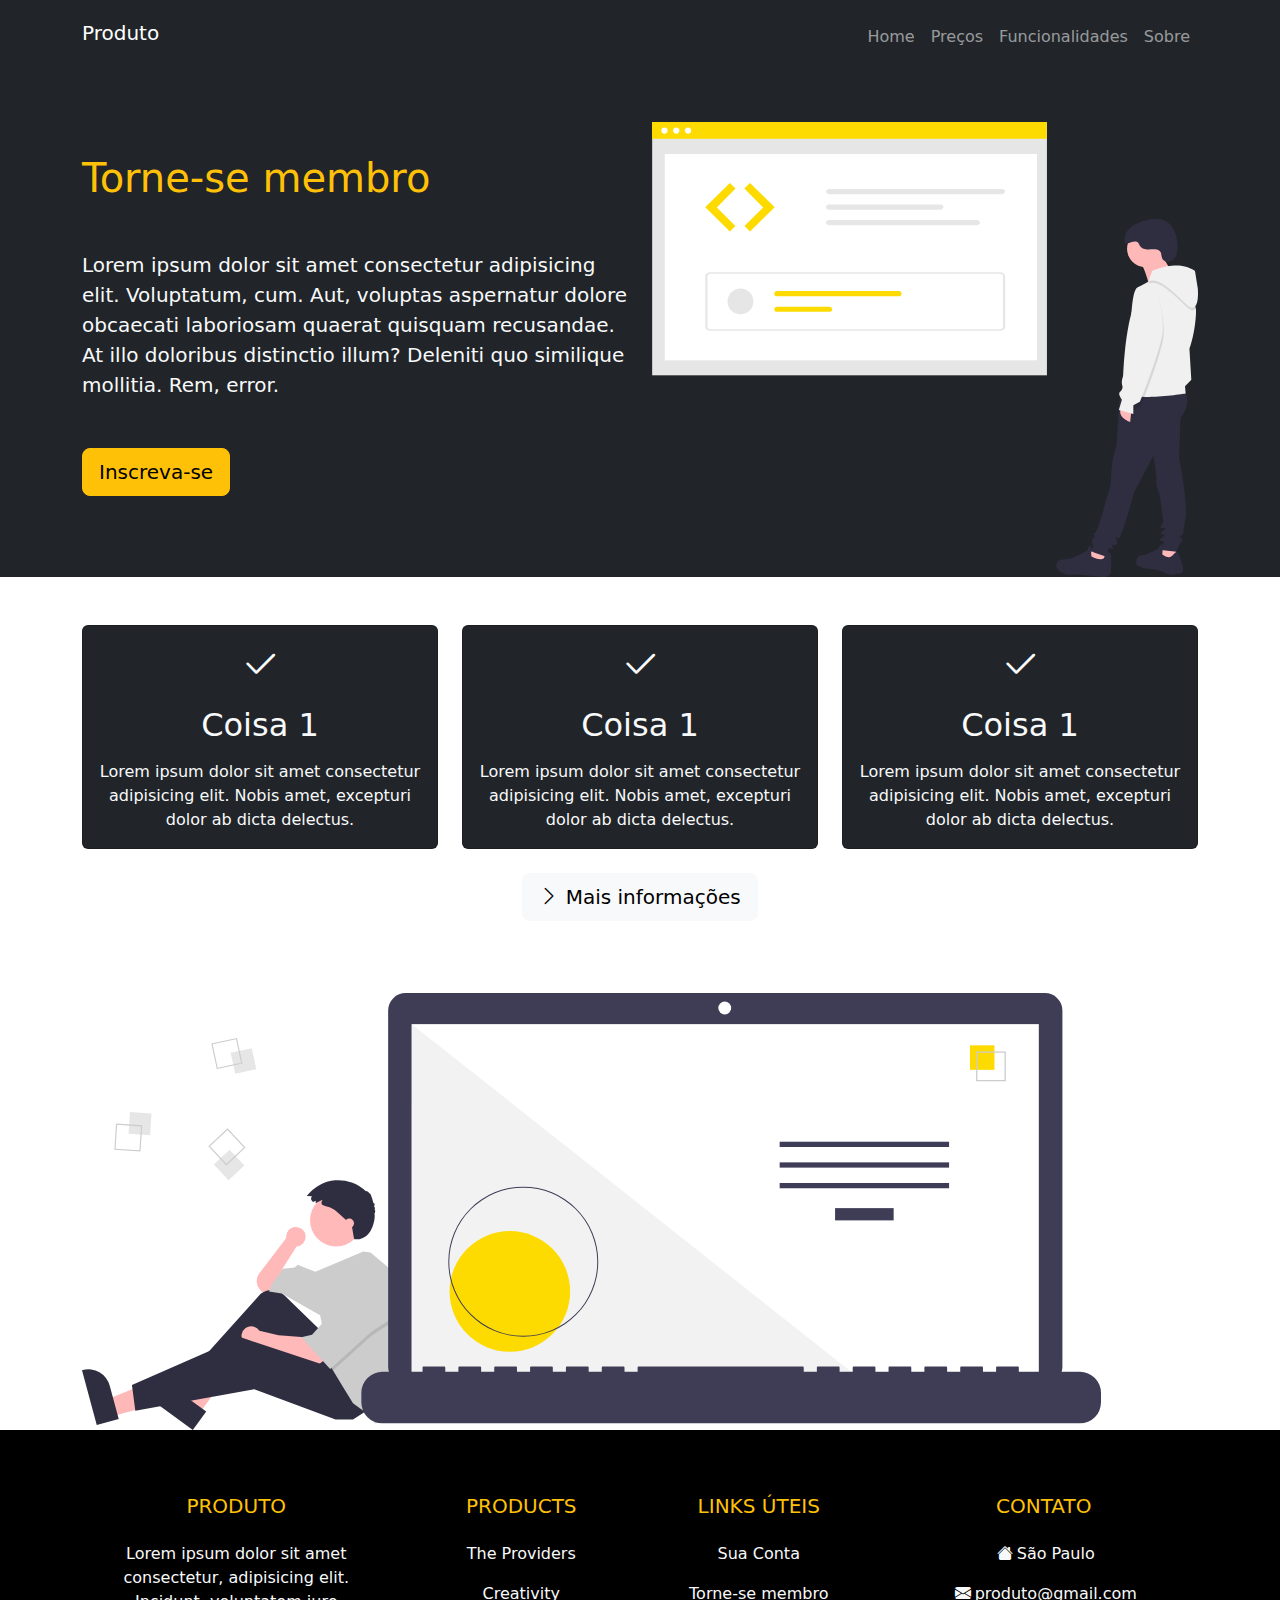
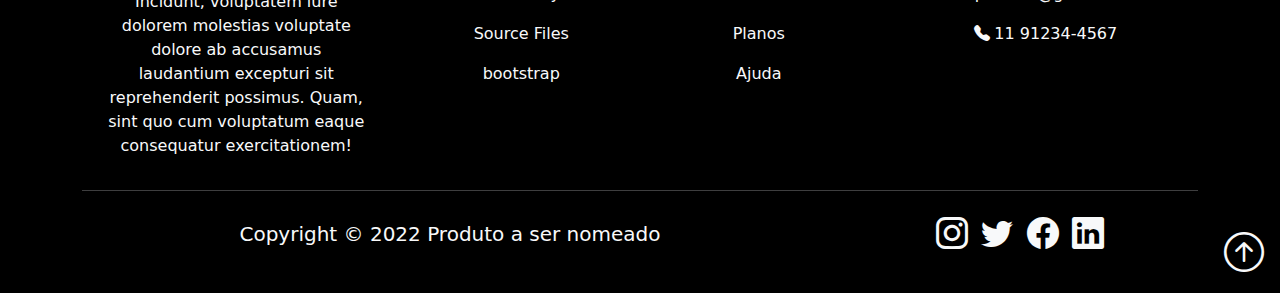
==== index.html @ e20788f6 "Merge pull request #1 from JoaoLucasAl/homepage" ====
<!DOCTYPE html>
<html lang="pt-br">

<head>
    <meta charset="UTF-8">
    <meta http-equiv="X-UA-Compatible" content="IE=edge">
    <meta name="viewport" content="width=device-width, initial-scale=1.0">
    <link rel="stylesheet" href="https://cdn.jsdelivr.net/npm/bootstrap@5.2.0-beta1/dist/css/bootstrap.min.css">
    <link rel="stylesheet" href="https://cdn.jsdelivr.net/npm/bootstrap-icons@1.3.0/font/bootstrap-icons.css">
    <link rel="stylesheet" href="style.css">
    <title>Produto teste</title>
</head>

<body>
    <nav class="navbar navbar-expand-md bg-dark navbar-dark py-3 fixed-top">
        <div class="container">
            <a class="navbar-brand h1" href="#">Produto</a>
            <button class="navbar-toggler" type="button" data-bs-toggle="collapse" data-bs-target="#nav-menu">
                <span class="navbar-toggler-icon"></span>
            </button>
            <div class="collapse navbar-collapse" id="nav-menu">
                <ul class="navbar-nav ms-auto">
                    <li class="nav-item">
                        <a href="#" class="nav-link">Home</a>
                    </li>
                    <li class="nav-item">
                        <a href="#" class="nav-link">Preços</a>
                    </li>
                    <li class="nav-item">
                        <a href="#" class="nav-link">Funcionalidades</a>
                    </li>
                    <li class="nav-item">
                        <a href="#" class="nav-link">Sobre</a>
                    </li>
                </ul>
            </div>
        </div>
    </nav>

    <section class="bg-dark text-center text-md-start text-light px-5 pt-5">
        <div class="container">
            <div class="row align-items-center justify-content-between g-4">
                <div class="col-md">
                    <h1 class="text-warning">Torne-se membro</h1>
                    <p class="lead my-5">Lorem ipsum dolor sit amet consectetur adipisicing elit. Voluptatum, cum. Aut,
                        voluptas aspernatur dolore obcaecati laboriosam quaerat quisquam recusandae. At illo doloribus
                        distinctio illum? Deleniti quo similique mollitia. Rem, error.</p>
                    <button class="btn btn-warning btn-lg mb-5">Inscreva-se</button>
                </div>
                <div class="col-md">
                    <img class="img-fluid" src="imagens/undraw_code_inspection_bdl7.svg" alt="">
                </div>
            </div>
        </div>
    </section>

    <section class="p-5">
        <div class="container text-center">
            <div class="row g-4">
                <!-- primeiro card -->
                <div class="col-md">
                    <div class="card bg-dark text-light">
                        <div class="card-body text-center">
                            <i class="bi bi-check2 h1"></i>
                            <h2 class="card-title my-3">Coisa 1</h2>
                            <p class="card-text">Lorem ipsum dolor sit amet consectetur adipisicing elit. Nobis amet,
                                excepturi dolor ab dicta delectus.</p>
                        </div>
                    </div>
                </div>
                <!-- segundo card -->
                <div class="col-md">
                    <div class="card bg-dark text-light">
                        <div class="card-body text-center">
                            <i class="bi bi-check2 h1"></i>
                            <h2 class="card-title my-3">Coisa 1</h2>
                            <p class="card-text">Lorem ipsum dolor sit amet consectetur adipisicing elit. Nobis amet,
                                excepturi dolor ab dicta delectus.</p>
                        </div>
                    </div>
                </div>
                <!-- terceiro card -->
                <div class="col-md">
                    <div class="card bg-dark text-light">
                        <div class="card-body text-center">
                            <i class="bi bi-check2 h1"></i>
                            <h2 class="card-title my-3">Coisa 1</h2>
                            <p class="card-text">Lorem ipsum dolor sit amet consectetur adipisicing elit. Nobis amet,
                                excepturi dolor ab dicta delectus.</p>
                        </div>
                    </div>
                </div>
            </div>
            <button class="btn btn-light btn-lg my-4"><i class="bi bi-chevron-right"></i> Mais informações</button>
        </div>
    </section>

    <section>
        <div class="container">
            <img src="imagens/undraw_code_thinking_re_gka2.svg" alt="" class="img-fluid">
        </div>
    </section>

    <footer class="pt-5 pb-4 bg-black text-center text-light position-relative">
        <div class="container text-center text-md-left">
            <div class="row text-center text-md-left">
                <div class="col-md-3 col-lg-3 col-xl-3 mx-auto mt-3">
                    <h5 class="text-uppercase mb-4 font-weight-bold text-warning">Produto</h5>
                    <p>Lorem ipsum dolor sit amet consectetur, adipisicing elit. Incidunt, voluptatem iure dolorem
                        molestias voluptate dolore ab accusamus laudantium excepturi sit reprehenderit possimus. Quam,
                        sint quo cum voluptatum eaque consequatur exercitationem!</p>
                </div>
                <div class="col md-2 col-lg-2 col-xl-2 mx-auto mt-3">
                    <h5 class="text-uppercase mb-4 font-weight-bold text-warning">Products</h5>
                    <p><a href="#" class="text-light" style="text-decoration: none;">The Providers</a></p>
                    <p><a href="#" class="text-light" style="text-decoration: none;">Creativity</a></p>
                    <p><a href="#" class="text-light" style="text-decoration: none;">Source Files</a></p>
                    <p><a href="#" class="text-light" style="text-decoration: none;">bootstrap</a></p>
                </div>
                <div class="col-md-3 col-lg-2 col-xl-2 mx-auto mt-3">
                    <h5 class="text-uppercase mb-4 font-weight-bold text-warning">Links úteis</h5>
                    <p><a href="#" class="text-light" style="text-decoration: none;">Sua Conta</a></p>
                    <p><a href="#" class="text-light" style="text-decoration: none;">Torne-se membro</a></p>
                    <p><a href="#" class="text-light" style="text-decoration: none;">Planos</a></p>
                    <p><a href="#" class="text-light" style="text-decoration: none;">Ajuda</a></p>
                </div>
                <div class="col-md-4 col-lg-3 col-xl-3 mx-auto mt-3">
                    <h5 class="text-uppercase mb-4 font-weight-bold text-warning">Contato</h5>
                    <p><i class="bi bi-house-fill mx-1"></i>São Paulo</p>
                    <p><i class="bi bi-envelope-fill mx-1"></i>produto@gmail.com</p>
                    <p><i class="bi bi-telephone-fill mx-1"></i>11 91234-4567 </p>
                </div>
            </div>
            <hr class="mb-4">
            <div class="row align-items-center">
                <div class="col-md-7 col-lg-8">
                    <p class="lead">Copyright &copy; 2022 Produto a ser nomeado</p>
                </div>
                <div class="col-md-5 col-lg-4">
                    <div class="text-center text-md-right">
                        <ul class="list-unstyled list-inline">
                            <li class="list-inline-item">
                                <a href="#"><i class="bi bi-instagram h2 text-light"></i></a>
                            </li>
                            <li class="list-inline-item">
                                <a href="#"><i class="bi bi-twitter h2 text-light"></i></a>
                            </li>
                            <li class="list-inline-item">
                                <a href="#"><i class="bi bi-facebook h2 text-light"></i></a>
                            </li>
                            <li class="list-inline-item">
                                <a href="#"><i class="bi bi-linkedin h2 text-light"></i></a>
                            </li>
                        </ul>
                    </div>
                </div>
            </div>
            <a href="#" class="position-absolute bottom-0 end-0 p-3 text-light">
                <i class="bi bi-arrow-up-circle h1"></i>
            </a>
        </div>
    </footer>

    <script src="https://cdn.jsdelivr.net/npm/bootstrap@5.2.0-beta1/dist/js/bootstrap.bundle.min.js"></script>
</body>

</html>
---- style.css ----
body::before {
  display: block;
  content: '';
  height: 74px;
}
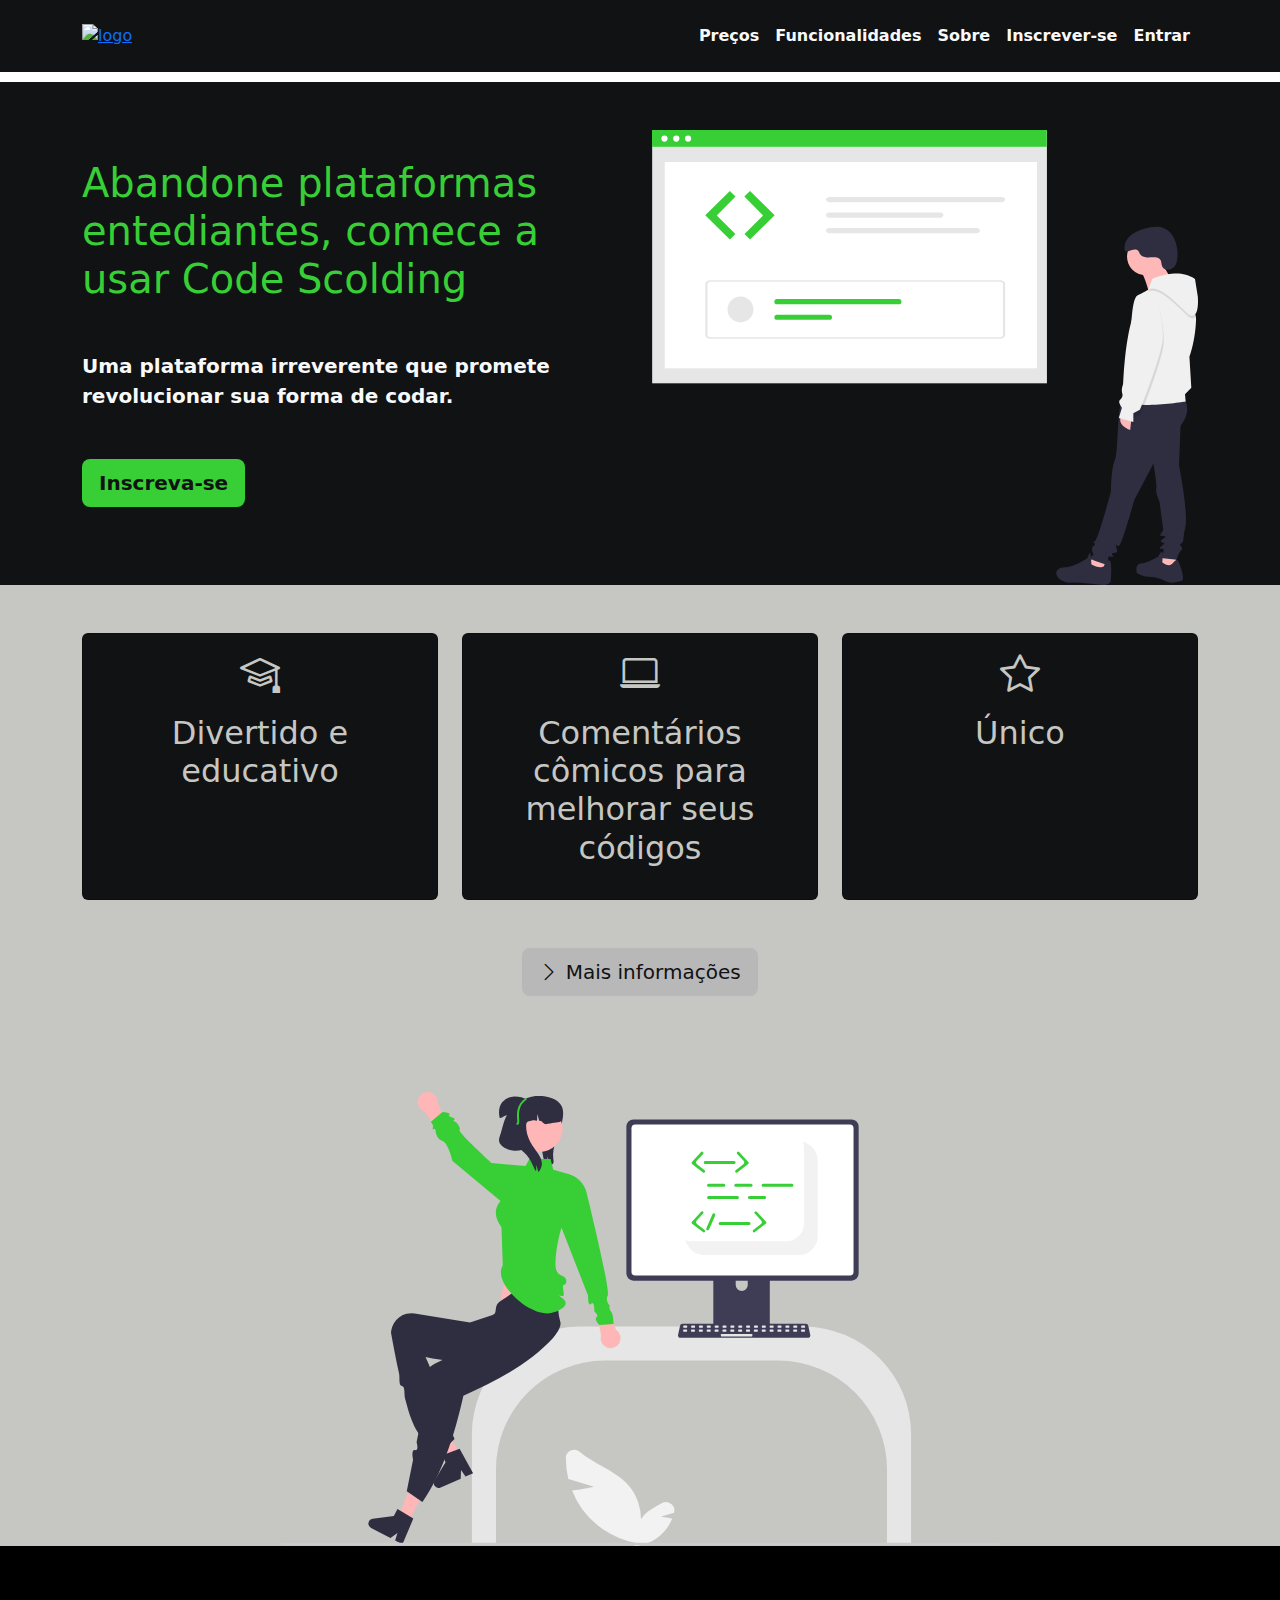
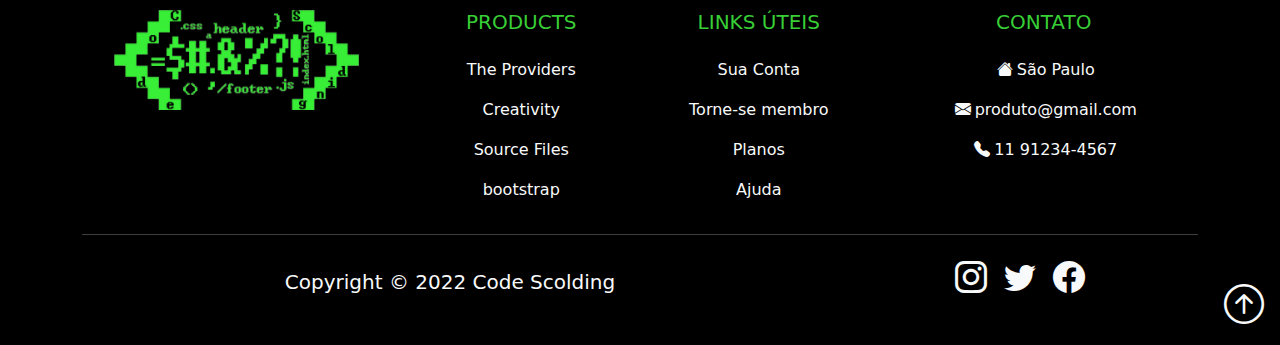
==== commit 9466e5d2: "homepage atualizada" ====
--- a/index.html
+++ b/index.html
@@ -6,150 +6,144 @@
     <meta http-equiv="X-UA-Compatible" content="IE=edge">
     <meta name="viewport" content="width=device-width, initial-scale=1.0">
     <link rel="stylesheet" href="https://cdn.jsdelivr.net/npm/bootstrap@5.2.0-beta1/dist/css/bootstrap.min.css">
-    <link rel="stylesheet" href="https://cdn.jsdelivr.net/npm/bootstrap-icons@1.3.0/font/bootstrap-icons.css">
+    <link rel="stylesheet" href="https://cdn.jsdelivr.net/npm/bootstrap-icons@1.8.3/font/bootstrap-icons.css">
     <link rel="stylesheet" href="style.css">
-    <title>Produto teste</title>
+    <title>Code Scolding</title>
 </head>
 
 <body>
-    <nav class="navbar navbar-expand-md bg-dark navbar-dark py-3 fixed-top">
-        <div class="container">
-            <a class="navbar-brand h1" href="#">Produto</a>
-            <button class="navbar-toggler" type="button" data-bs-toggle="collapse" data-bs-target="#nav-menu">
-                <span class="navbar-toggler-icon"></span>
-            </button>
-            <div class="collapse navbar-collapse" id="nav-menu">
-                <ul class="navbar-nav ms-auto">
-                    <li class="nav-item">
-                        <a href="#" class="nav-link">Home</a>
-                    </li>
-                    <li class="nav-item">
-                        <a href="#" class="nav-link">Preços</a>
-                    </li>
-                    <li class="nav-item">
-                        <a href="#" class="nav-link">Funcionalidades</a>
-                    </li>
-                    <li class="nav-item">
-                        <a href="#" class="nav-link">Sobre</a>
-                    </li>
-                </ul>
+    <header>
+        <nav class="navbar navbar-expand-md bg-preto py-3 fixed-top">
+            <div class="container">
+                <a href="#"><img class="logo-navbar" src="./imagens/logo_simplificada.png" alt="logo"></a>
+                <button class="navbar-toggler btn-nav" type="button" data-bs-toggle="collapse"
+                    data-bs-target="#nav-menu" onclick="this.blur();">
+                    <span class="bi bi-list h1"></span>
+                </button>
+                <div class="collapse navbar-collapse" id="nav-menu">
+                    <ul class="navbar-nav ms-auto fw-semibold">
+                        <li class="nav-item">
+                            <a href="#" class="nav-link text-nav">Preços</a>
+                        </li>
+                        <li class="nav-item">
+                            <a href="#" class="nav-link text-nav">Funcionalidades</a>
+                        </li>
+                        <li class="nav-item">
+                            <a href="#" class="nav-link text-nav">Sobre</a>
+                        </li>
+                        <li class="nav-item">
+                            <a href="#" class="nav-link text-nav">Inscrever-se</a>
+                        </li>
+                        <li class="nav-item">
+                            <a href="#" class="nav-link text-nav">Entrar</a>
+                        </li>
+                    </ul>
+                </div>
             </div>
-        </div>
-    </nav>
+        </nav>
+    </header>
 
-    <section class="bg-dark text-center text-md-start text-light px-5 pt-5">
+    <section class="bg-preto text-center text-md-start text-light px-5 pt-5">
         <div class="container">
             <div class="row align-items-center justify-content-between g-4">
                 <div class="col-md">
-                    <h1 class="text-warning">Torne-se membro</h1>
-                    <p class="lead my-5">Lorem ipsum dolor sit amet consectetur adipisicing elit. Voluptatum, cum. Aut,
-                        voluptas aspernatur dolore obcaecati laboriosam quaerat quisquam recusandae. At illo doloribus
-                        distinctio illum? Deleniti quo similique mollitia. Rem, error.</p>
-                    <button class="btn btn-warning btn-lg mb-5">Inscreva-se</button>
+                    <h1 class="text-verde">Abandone plataformas entediantes, comece&nbsp;a usar Code&nbsp;Scolding</h1>
+                    <p class="lead fw-semibold my-5">Uma plataforma irreverente que promete revolucionar sua forma de
+                        codar.</p>
+                    <button class="btn btn-verde btn-lg mb-5 fw-semibold" onclick="this.blur();">Inscreva-se</button>
                 </div>
                 <div class="col-md">
-                    <img class="img-fluid" src="imagens/undraw_code_inspection_bdl7.svg" alt="">
+                    <img class="img-fluid" src="imagens/undraw_code_inspection_bdl7 (1).svg" alt="">
                 </div>
             </div>
         </div>
     </section>
 
-    <section class="p-5">
+    <section class="p-5 bg-branco">
         <div class="container text-center">
             <div class="row g-4">
                 <!-- primeiro card -->
-                <div class="col-md">
-                    <div class="card bg-dark text-light">
+                <div class="col-md-4">
+                    <div class="card bg-preto text-branco h-100">
                         <div class="card-body text-center">
-                            <i class="bi bi-check2 h1"></i>
-                            <h2 class="card-title my-3">Coisa 1</h2>
-                            <p class="card-text">Lorem ipsum dolor sit amet consectetur adipisicing elit. Nobis amet,
-                                excepturi dolor ab dicta delectus.</p>
+                            <i class="bi bi-mortarboard h1"></i>
+                            <h2 class="card-title my-3">Divertido e educativo</h2>
                         </div>
                     </div>
                 </div>
                 <!-- segundo card -->
-                <div class="col-md">
-                    <div class="card bg-dark text-light">
+                <div class="col-md-4">
+                    <div class="card bg-preto text-branco h-100">
                         <div class="card-body text-center">
-                            <i class="bi bi-check2 h1"></i>
-                            <h2 class="card-title my-3">Coisa 1</h2>
-                            <p class="card-text">Lorem ipsum dolor sit amet consectetur adipisicing elit. Nobis amet,
-                                excepturi dolor ab dicta delectus.</p>
+                            <i class="bi bi-laptop h1"></i>
+                            <h2 class="card-title my-3">Comentários cômicos para melhorar seus códigos</h2>
                         </div>
                     </div>
                 </div>
                 <!-- terceiro card -->
-                <div class="col-md">
-                    <div class="card bg-dark text-light">
+                <div class="col-md-4">
+                    <div class="card bg-preto text-branco h-100">
                         <div class="card-body text-center">
-                            <i class="bi bi-check2 h1"></i>
-                            <h2 class="card-title my-3">Coisa 1</h2>
-                            <p class="card-text">Lorem ipsum dolor sit amet consectetur adipisicing elit. Nobis amet,
-                                excepturi dolor ab dicta delectus.</p>
+                            <i class="bi bi-star h1"></i>
+                            <h2 class="card-title my-3">Único</h2>
                         </div>
                     </div>
                 </div>
             </div>
-            <button class="btn btn-light btn-lg my-4"><i class="bi bi-chevron-right"></i> Mais informações</button>
+            <button class="btn btn-branco btn-lg my-5" onclick="this.blur();"><i class="bi bi-chevron-right"></i> Mais
+                informações</button>
         </div>
     </section>
 
-    <section>
-        <div class="container">
-            <img src="imagens/undraw_code_thinking_re_gka2.svg" alt="" class="img-fluid">
+    <section class="bg-branco">
+        <div class="container d-flex justify-content-center">
+            <img src="imagens/undraw_proud_coder_re_exuy.svg" alt="" class="img-fluid">
         </div>
     </section>
 
     <footer class="pt-5 pb-4 bg-black text-center text-light position-relative">
         <div class="container text-center text-md-left">
             <div class="row text-center text-md-left">
-                <div class="col-md-3 col-lg-3 col-xl-3 mx-auto mt-3">
-                    <h5 class="text-uppercase mb-4 font-weight-bold text-warning">Produto</h5>
-                    <p>Lorem ipsum dolor sit amet consectetur, adipisicing elit. Incidunt, voluptatem iure dolorem
-                        molestias voluptate dolore ab accusamus laudantium excepturi sit reprehenderit possimus. Quam,
-                        sint quo cum voluptatum eaque consequatur exercitationem!</p>
+                <div class="col-md-12 col-xl-3 mx-auto mt-3 ">
+                    <img class="logo-footer mb-5" src="./imagens/logo_original-trimmy (1).jpg" alt="">
                 </div>
                 <div class="col md-2 col-lg-2 col-xl-2 mx-auto mt-3">
-                    <h5 class="text-uppercase mb-4 font-weight-bold text-warning">Products</h5>
+                    <h5 class="text-uppercase mb-4 font-weight-bold text-verde">Products</h5>
                     <p><a href="#" class="text-light" style="text-decoration: none;">The Providers</a></p>
                     <p><a href="#" class="text-light" style="text-decoration: none;">Creativity</a></p>
                     <p><a href="#" class="text-light" style="text-decoration: none;">Source Files</a></p>
                     <p><a href="#" class="text-light" style="text-decoration: none;">bootstrap</a></p>
                 </div>
                 <div class="col-md-3 col-lg-2 col-xl-2 mx-auto mt-3">
-                    <h5 class="text-uppercase mb-4 font-weight-bold text-warning">Links úteis</h5>
+                    <h5 class="text-uppercase mb-4 font-weight-bold text-verde">Links úteis</h5>
                     <p><a href="#" class="text-light" style="text-decoration: none;">Sua Conta</a></p>
                     <p><a href="#" class="text-light" style="text-decoration: none;">Torne-se membro</a></p>
                     <p><a href="#" class="text-light" style="text-decoration: none;">Planos</a></p>
                     <p><a href="#" class="text-light" style="text-decoration: none;">Ajuda</a></p>
                 </div>
                 <div class="col-md-4 col-lg-3 col-xl-3 mx-auto mt-3">
-                    <h5 class="text-uppercase mb-4 font-weight-bold text-warning">Contato</h5>
+                    <h5 class="text-uppercase mb-4 font-weight-bold text-verde">Contato</h5>
                     <p><i class="bi bi-house-fill mx-1"></i>São Paulo</p>
                     <p><i class="bi bi-envelope-fill mx-1"></i>produto@gmail.com</p>
-                    <p><i class="bi bi-telephone-fill mx-1"></i>11 91234-4567 </p>
+                    <p><i class="bi bi-telephone-fill mx-1"></i>11 91234-4567</p>
                 </div>
             </div>
             <hr class="mb-4">
             <div class="row align-items-center">
                 <div class="col-md-7 col-lg-8">
-                    <p class="lead">Copyright &copy; 2022 Produto a ser nomeado</p>
+                    <p class="lead">Copyright &copy; 2022 Code Scolding</p>
                 </div>
                 <div class="col-md-5 col-lg-4">
                     <div class="text-center text-md-right">
                         <ul class="list-unstyled list-inline">
                             <li class="list-inline-item">
-                                <a href="#"><i class="bi bi-instagram h2 text-light"></i></a>
+                                <a href="#"><i class="bi bi-instagram h2"></i></a>
                             </li>
                             <li class="list-inline-item">
-                                <a href="#"><i class="bi bi-twitter h2 text-light"></i></a>
+                                <a href="#"><i class="bi bi-twitter h2 mx-1"></i></a>
                             </li>
                             <li class="list-inline-item">
-                                <a href="#"><i class="bi bi-facebook h2 text-light"></i></a>
-                            </li>
-                            <li class="list-inline-item">
-                                <a href="#"><i class="bi bi-linkedin h2 text-light"></i></a>
+                                <a href="#"><i class="bi bi-facebook h2"></i></a>
                             </li>
                         </ul>
                     </div>
--- a/style.css
+++ b/style.css
@@ -1,5 +1,86 @@
 body::before {
   display: block;
   content: '';
-  height: 74px;
+  height: 82px;
 }
+
+.logo-navbar {
+  height: 50px;
+}
+.logo-footer {
+  height: 100px;
+}
+
+.bg-preto {
+  background-color: #101213;
+}
+.bg-verde {
+  background-color: #168d14;
+}
+.bg-branco {
+  background-color: #c6c6c3;
+}
+
+.text-nav {
+  color: #f8f9fa;
+}
+.text-nav:hover {
+  color: #32e02f;
+}
+.text-verde {
+  color: #38ce36;
+}
+.text-branco {
+  color: #c6c6c3;
+}
+.text-preto {
+  color: #101213;
+}
+
+.btn-verde {
+  background-color: #38ce36;
+  color: #101213;
+}
+.btn-verde:hover {
+  background-color: transparent;
+  color: #38ce36;
+  transition: 250ms;
+}
+.btn-verde:active {
+  background-color: #38ce36;
+  color: #101213;
+  transition: none;
+}
+
+.btn-branco {
+  background-color: #b8b8b8;
+  color: #101213;
+}
+.btn-branco:hover {
+  background-color: #adadad;
+  border: thin solid #adadad;
+  transition: 250ms;
+}
+.btn-branco:active {
+  background-color: #b8b8b8;
+  border: thin solid #b8b8b8;
+  transition: none;
+}
+
+.btn-nav {
+  color: #f8f9fa;
+  padding: 0 5px;
+}
+.btn-nav:active {
+  transition: none;
+}
+
+footer ul .bi {
+  color: #f8f9fa;
+  display: block;
+  transition: 200ms ease;
+}
+footer ul .bi:hover {
+  color: #32e02f;
+  transform: scale(1.6);
+}
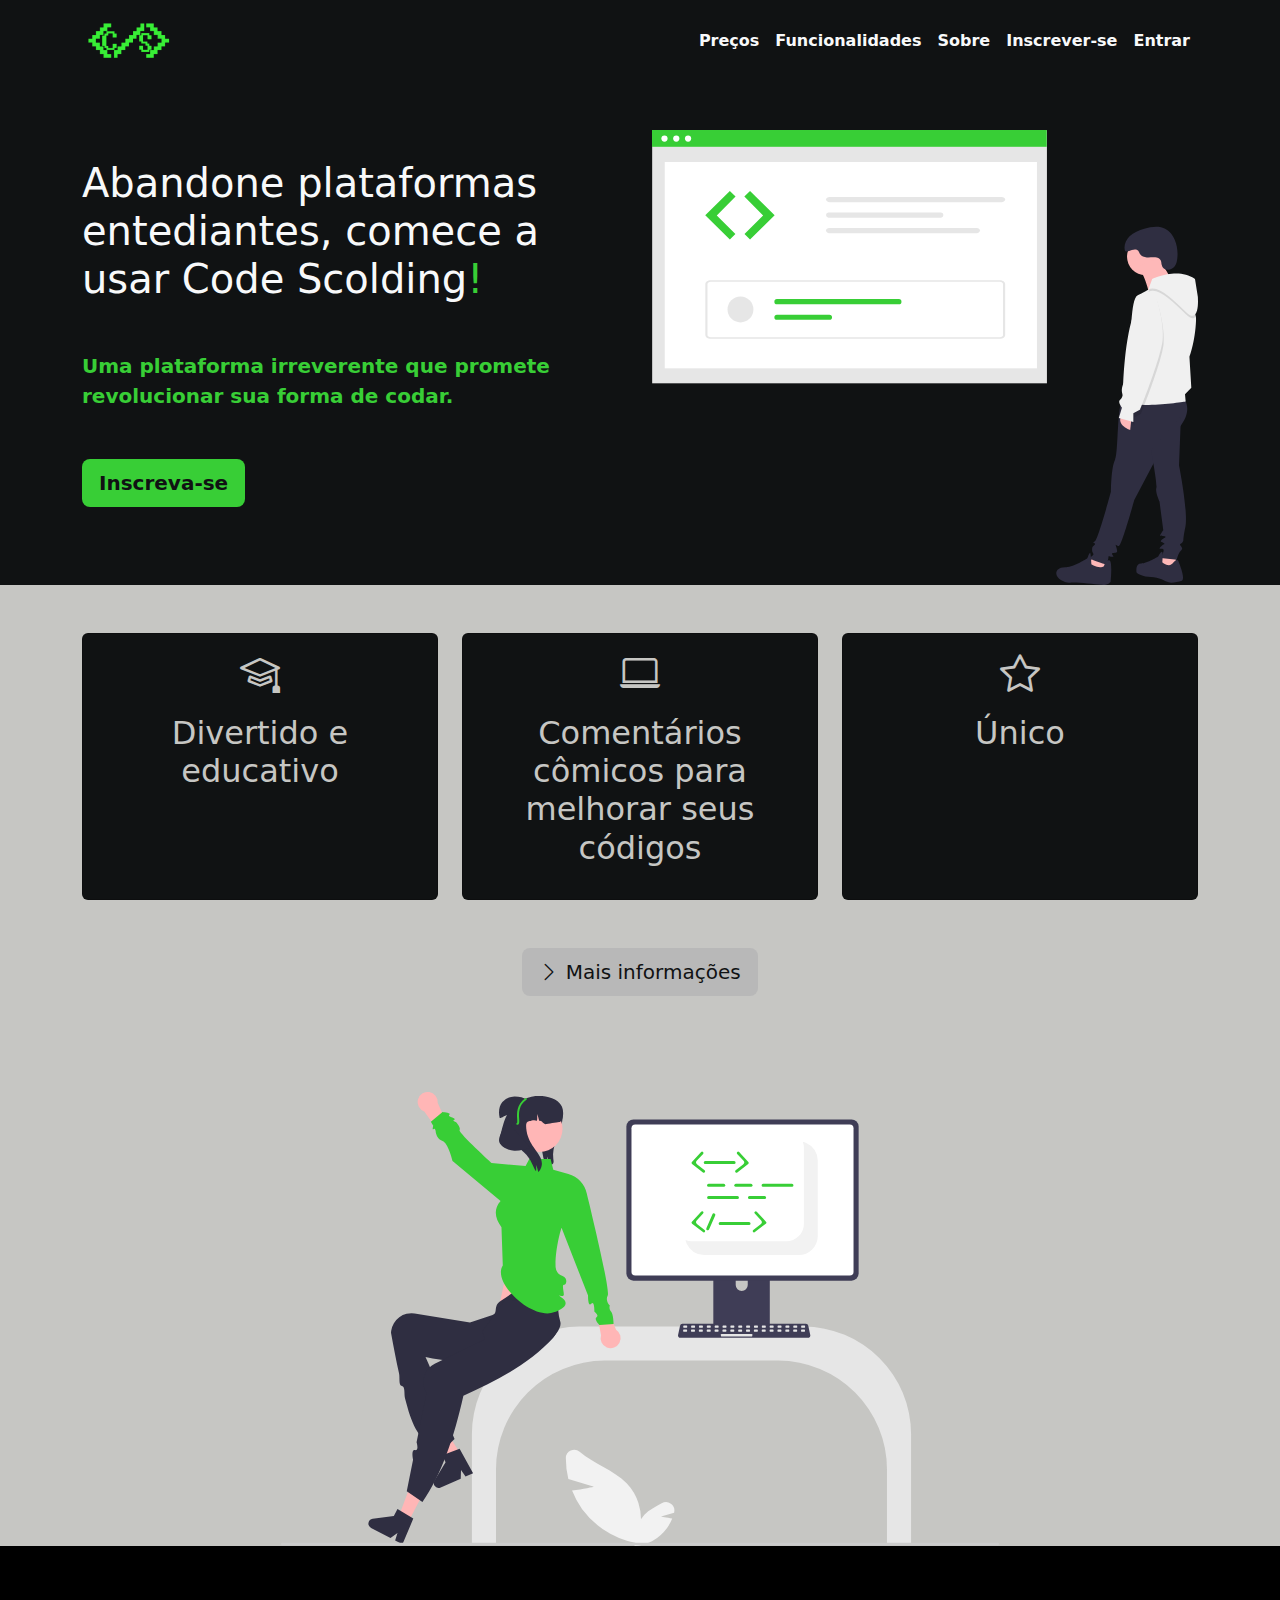
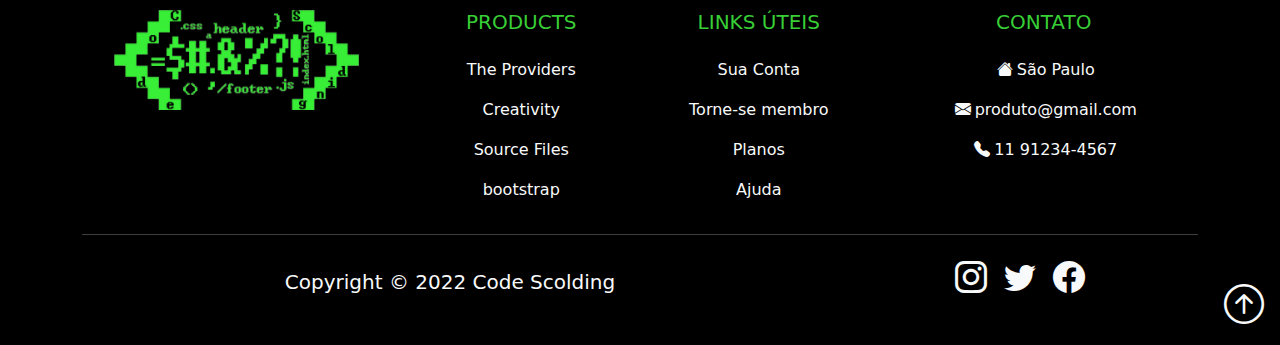
==== commit 547e2285: "links e estilos atualizados" ====
--- a/index.html
+++ b/index.html
@@ -7,7 +7,8 @@
     <meta name="viewport" content="width=device-width, initial-scale=1.0">
     <link rel="stylesheet" href="https://cdn.jsdelivr.net/npm/bootstrap@5.2.0-beta1/dist/css/bootstrap.min.css">
     <link rel="stylesheet" href="https://cdn.jsdelivr.net/npm/bootstrap-icons@1.8.3/font/bootstrap-icons.css">
-    <link rel="stylesheet" href="style.css">
+    <link rel="stylesheet" href="css/style.css">
+    <link rel="short-cut icon" href="imagens/logo_simplificada.ico">
     <title>Code Scolding</title>
 </head>
 
@@ -32,10 +33,10 @@
                             <a href="#" class="nav-link text-nav">Sobre</a>
                         </li>
                         <li class="nav-item">
-                            <a href="#" class="nav-link text-nav">Inscrever-se</a>
+                            <a href="html/lista-espera.html" class="nav-link text-nav">Inscrever-se</a>
                         </li>
                         <li class="nav-item">
-                            <a href="#" class="nav-link text-nav">Entrar</a>
+                            <a href="html/login.html" class="nav-link text-nav">Entrar</a>
                         </li>
                     </ul>
                 </div>
@@ -47,10 +48,13 @@
         <div class="container">
             <div class="row align-items-center justify-content-between g-4">
                 <div class="col-md">
-                    <h1 class="text-verde">Abandone plataformas entediantes, comece&nbsp;a usar Code&nbsp;Scolding</h1>
-                    <p class="lead fw-semibold my-5">Uma plataforma irreverente que promete revolucionar sua forma de
+                    <h1 class="text-light">Abandone plataformas entediantes, comece&nbsp;a usar Code&nbsp;Scolding<span
+                            class="text-verde">!</span></h1>
+                    <p class="lead fw-semibold my-5 text-verde">Uma plataforma irreverente que promete revolucionar sua
+                        forma de
                         codar.</p>
-                    <button class="btn btn-verde btn-lg mb-5 fw-semibold" onclick="this.blur();">Inscreva-se</button>
+                    <a href="html/lista-espera.html"><button class="btn btn-verde btn-lg mb-5 fw-semibold"
+                            onclick="this.blur();">Inscreva-se</button></a>
                 </div>
                 <div class="col-md">
                     <img class="img-fluid" src="imagens/undraw_code_inspection_bdl7 (1).svg" alt="">
@@ -90,8 +94,9 @@
                     </div>
                 </div>
             </div>
-            <button class="btn btn-branco btn-lg my-5" onclick="this.blur();"><i class="bi bi-chevron-right"></i> Mais
-                informações</button>
+            <a href="html/detalhes.html"><button class="btn btn-branco btn-lg my-5" onclick="this.blur();"><i
+                        class="bi bi-chevron-right"></i> Mais
+                    informações</button></a>
         </div>
     </section>
 
--- a/css/style.css
+++ b/css/style.css
@@ -0,0 +1,109 @@
+body::before {
+  display: block;
+  content: '';
+  height: 82px;
+}
+
+.logo-navbar {
+  height: 50px;
+}
+.logo-footer {
+  height: 100px;
+}
+
+.bg-preto {
+  background-color: #101213;
+}
+.bg-verde {
+  background-color: #168d14;
+}
+.bg-branco {
+  background-color: #c6c6c3;
+}
+
+.text-nav {
+  color: #f8f9fa;
+}
+.text-nav:hover {
+  color: #32e02f;
+}
+.text-verde {
+  color: #38ce36;
+}
+.text-branco {
+  color: #c6c6c3;
+}
+.text-preto {
+  color: #101213;
+}
+
+.btn-verde {
+  background-color: #38ce36;
+  color: #101213;
+}
+.btn-verde:hover {
+  background-color: transparent;
+  color: #38ce36;
+  transition: 250ms;
+}
+.btn-verde:active {
+  background-color: #38ce36;
+  color: #101213;
+  transition: none;
+}
+
+.btn-branco {
+  background-color: #b8b8b8;
+  color: #101213;
+}
+.btn-branco:hover {
+  background-color: #adadad;
+  border: thin solid #adadad;
+  transition: 250ms;
+}
+.btn-branco:active {
+  background-color: #b8b8b8;
+  border: thin solid #b8b8b8;
+  transition: none;
+}
+
+.btn-nav {
+  color: #f8f9fa;
+  padding: 0 5px;
+}
+.btn-nav:active {
+  transition: none;
+}
+
+.btn-form {
+  background-color: #38ce36;
+  color: #101213;
+  border: thin solid #38ce36;
+}
+.btn-form:hover {
+  background-color: #101213;
+  color: #38ce36;
+  border: thin solid #101213;
+  transition: 250ms;
+}
+.btn-form:active {
+  background-color: #333638;
+  color: #53e051;
+  transition: none;
+}
+
+footer ul .bi {
+  color: #f8f9fa;
+  display: block;
+  transition: 200ms ease;
+}
+footer ul .bi:hover {
+  color: #32e02f;
+  transform: scale(1.6);
+}
+
+.img-contatos {
+  width: 200px;
+  height: 200px;
+  object-fit: cover;
+}
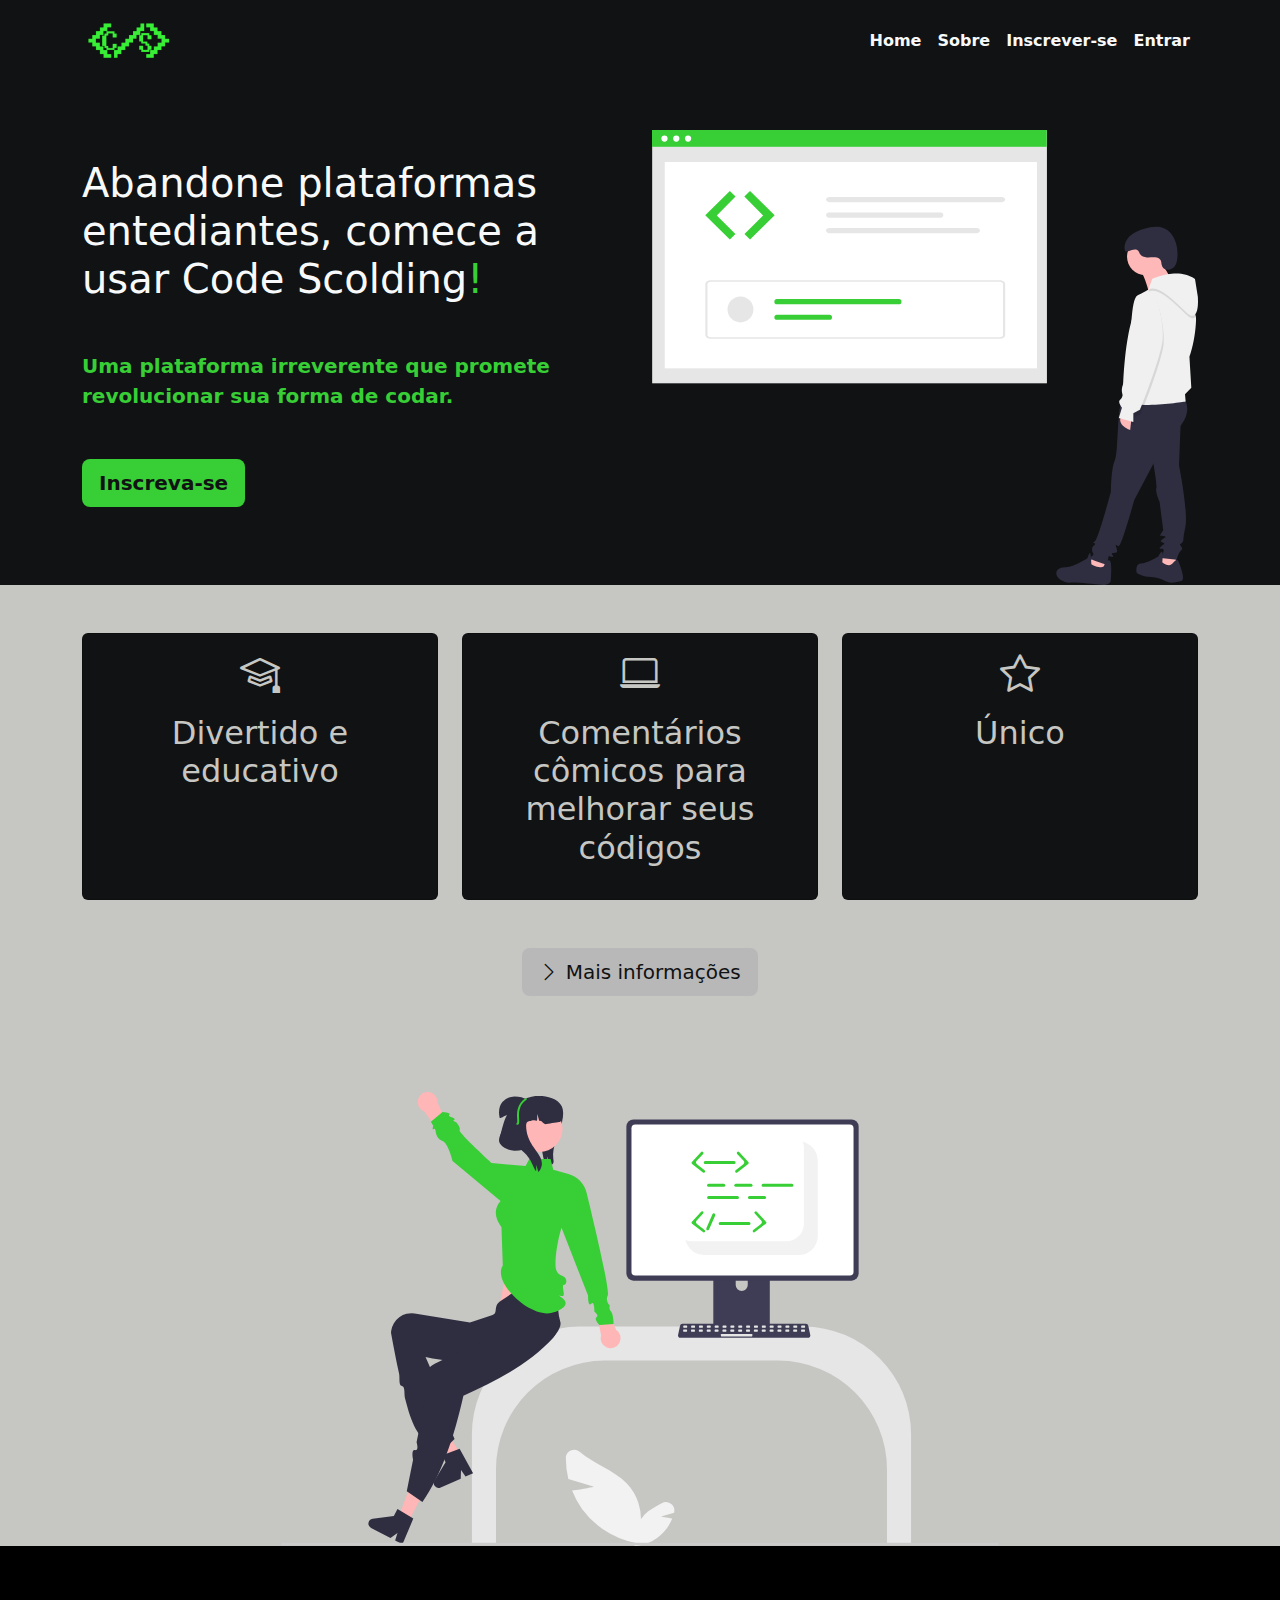
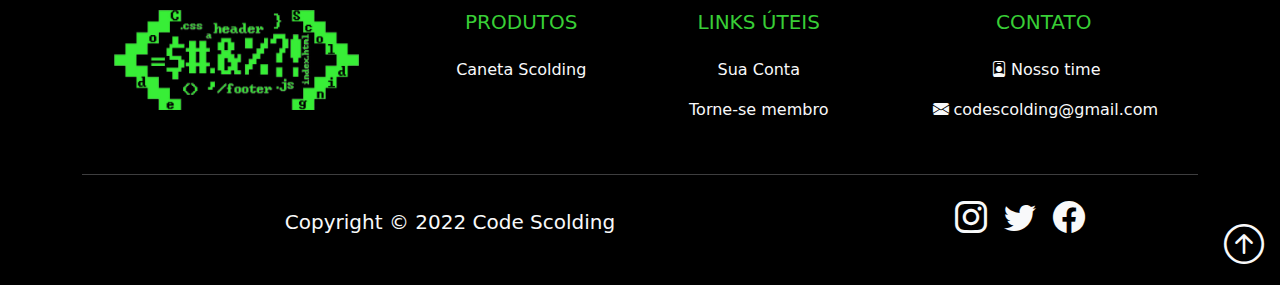
==== commit 56023183: "arrumando navbar e footer da homepage" ====
--- a/index.html
+++ b/index.html
@@ -16,7 +16,7 @@
     <header>
         <nav class="navbar navbar-expand-md bg-preto py-3 fixed-top">
             <div class="container">
-                <a href="#"><img class="logo-navbar" src="./imagens/logo_simplificada.png" alt="logo"></a>
+                <a href="index.html"><img class="logo-navbar" src="./imagens/logo_simplificada.png" alt="Code Scolding - Logo"></a>
                 <button class="navbar-toggler btn-nav" type="button" data-bs-toggle="collapse"
                     data-bs-target="#nav-menu" onclick="this.blur();">
                     <span class="bi bi-list h1"></span>
@@ -24,13 +24,10 @@
                 <div class="collapse navbar-collapse" id="nav-menu">
                     <ul class="navbar-nav ms-auto fw-semibold">
                         <li class="nav-item">
-                            <a href="#" class="nav-link text-nav">Preços</a>
+                            <a href="index.html" class="nav-link text-nav">Home</a>
                         </li>
                         <li class="nav-item">
-                            <a href="#" class="nav-link text-nav">Funcionalidades</a>
-                        </li>
-                        <li class="nav-item">
-                            <a href="#" class="nav-link text-nav">Sobre</a>
+                            <a href="html/detalhes.html" class="nav-link text-nav">Sobre</a>
                         </li>
                         <li class="nav-item">
                             <a href="html/lista-espera.html" class="nav-link text-nav">Inscrever-se</a>
@@ -113,24 +110,18 @@
                     <img class="logo-footer mb-5" src="./imagens/logo_original-trimmy (1).jpg" alt="">
                 </div>
                 <div class="col md-2 col-lg-2 col-xl-2 mx-auto mt-3">
-                    <h5 class="text-uppercase mb-4 font-weight-bold text-verde">Products</h5>
-                    <p><a href="#" class="text-light" style="text-decoration: none;">The Providers</a></p>
-                    <p><a href="#" class="text-light" style="text-decoration: none;">Creativity</a></p>
-                    <p><a href="#" class="text-light" style="text-decoration: none;">Source Files</a></p>
-                    <p><a href="#" class="text-light" style="text-decoration: none;">bootstrap</a></p>
+                    <h5 class="text-uppercase mb-4 font-weight-bold text-verde">Produtos</h5>
+                    <p><a href="#" class="text-light" style="text-decoration: none;">Caneta Scolding</a></p>
                 </div>
                 <div class="col-md-3 col-lg-2 col-xl-2 mx-auto mt-3">
                     <h5 class="text-uppercase mb-4 font-weight-bold text-verde">Links úteis</h5>
-                    <p><a href="#" class="text-light" style="text-decoration: none;">Sua Conta</a></p>
-                    <p><a href="#" class="text-light" style="text-decoration: none;">Torne-se membro</a></p>
-                    <p><a href="#" class="text-light" style="text-decoration: none;">Planos</a></p>
-                    <p><a href="#" class="text-light" style="text-decoration: none;">Ajuda</a></p>
+                    <p><a href="html/login.html" class="text-light" style="text-decoration: none;">Sua Conta</a></p>
+                    <p><a href="html/lista-espera.html" class="text-light" style="text-decoration: none;">Torne-se membro</a></p>
                 </div>
                 <div class="col-md-4 col-lg-3 col-xl-3 mx-auto mt-3">
                     <h5 class="text-uppercase mb-4 font-weight-bold text-verde">Contato</h5>
-                    <p><i class="bi bi-house-fill mx-1"></i>São Paulo</p>
-                    <p><i class="bi bi-envelope-fill mx-1"></i>produto@gmail.com</p>
-                    <p><i class="bi bi-telephone-fill mx-1"></i>11 91234-4567</p>
+                    <p><i class="bi bi-person-badge mx-1"><a href="html\contatos.html" class="text-light" style="text-decoration: none;"></i>Nosso time</a></p>
+                    <p><i class="bi bi-envelope-fill mx-1"></i>codescolding@gmail.com</p>
                 </div>
             </div>
             <hr class="mb-4">
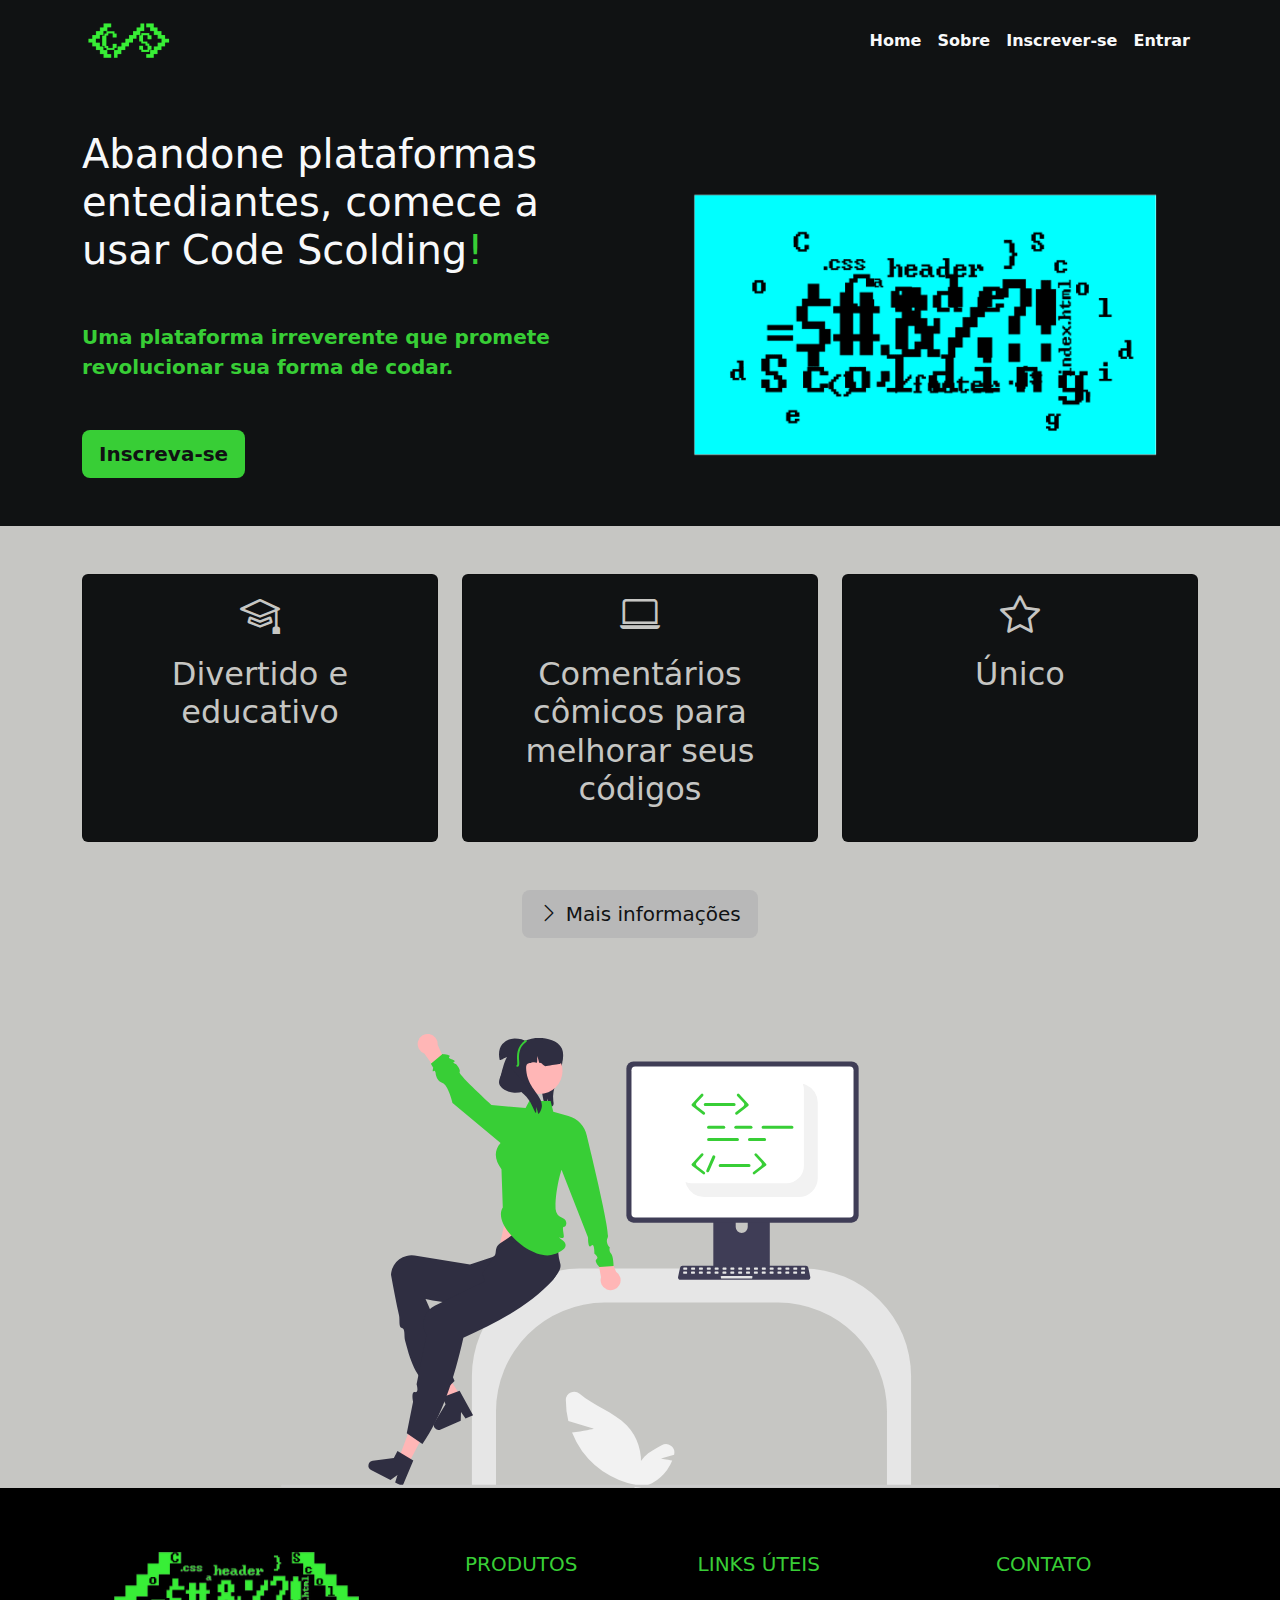
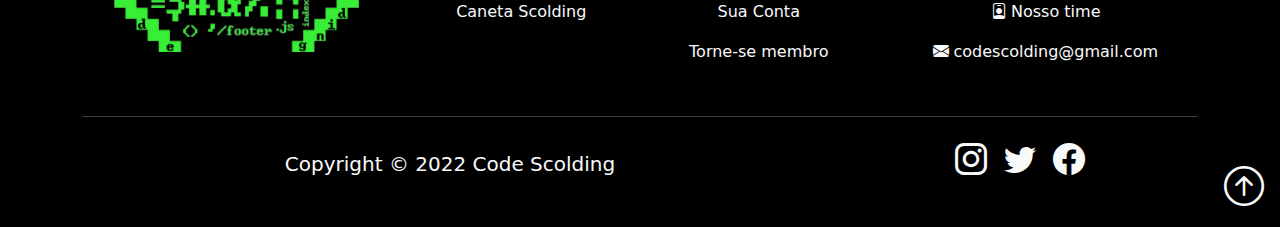
==== commit c52a2baf: "Merge pull request #4 from JoaoLucasAl/side" ====
--- a/index.html
+++ b/index.html
@@ -54,7 +54,7 @@
                             onclick="this.blur();">Inscreva-se</button></a>
                 </div>
                 <div class="col-md">
-                    <img class="img-fluid" src="imagens/undraw_code_inspection_bdl7 (1).svg" alt="">
+                    <img class="img-fluid" src="imagens\logo--homepage.gif" alt="">
                 </div>
             </div>
         </div>
@@ -111,7 +111,7 @@
                 </div>
                 <div class="col md-2 col-lg-2 col-xl-2 mx-auto mt-3">
                     <h5 class="text-uppercase mb-4 font-weight-bold text-verde">Produtos</h5>
-                    <p><a href="#" class="text-light" style="text-decoration: none;">Caneta Scolding</a></p>
+                    <p><a href="html/caneta-scolding.html" class="text-light" style="text-decoration: none;">Caneta Scolding</a></p>
                 </div>
                 <div class="col-md-3 col-lg-2 col-xl-2 mx-auto mt-3">
                     <h5 class="text-uppercase mb-4 font-weight-bold text-verde">Links úteis</h5>
@@ -120,7 +120,7 @@
                 </div>
                 <div class="col-md-4 col-lg-3 col-xl-3 mx-auto mt-3">
                     <h5 class="text-uppercase mb-4 font-weight-bold text-verde">Contato</h5>
-                    <p><i class="bi bi-person-badge mx-1"><a href="html\contatos.html" class="text-light" style="text-decoration: none;"></i>Nosso time</a></p>
+                    <p><i class="bi bi-person-badge mx-1"><a href="html/contatos.html" class="text-light" style="text-decoration: none;"></i>Nosso time</a></p>
                     <p><i class="bi bi-envelope-fill mx-1"></i>codescolding@gmail.com</p>
                 </div>
             </div>
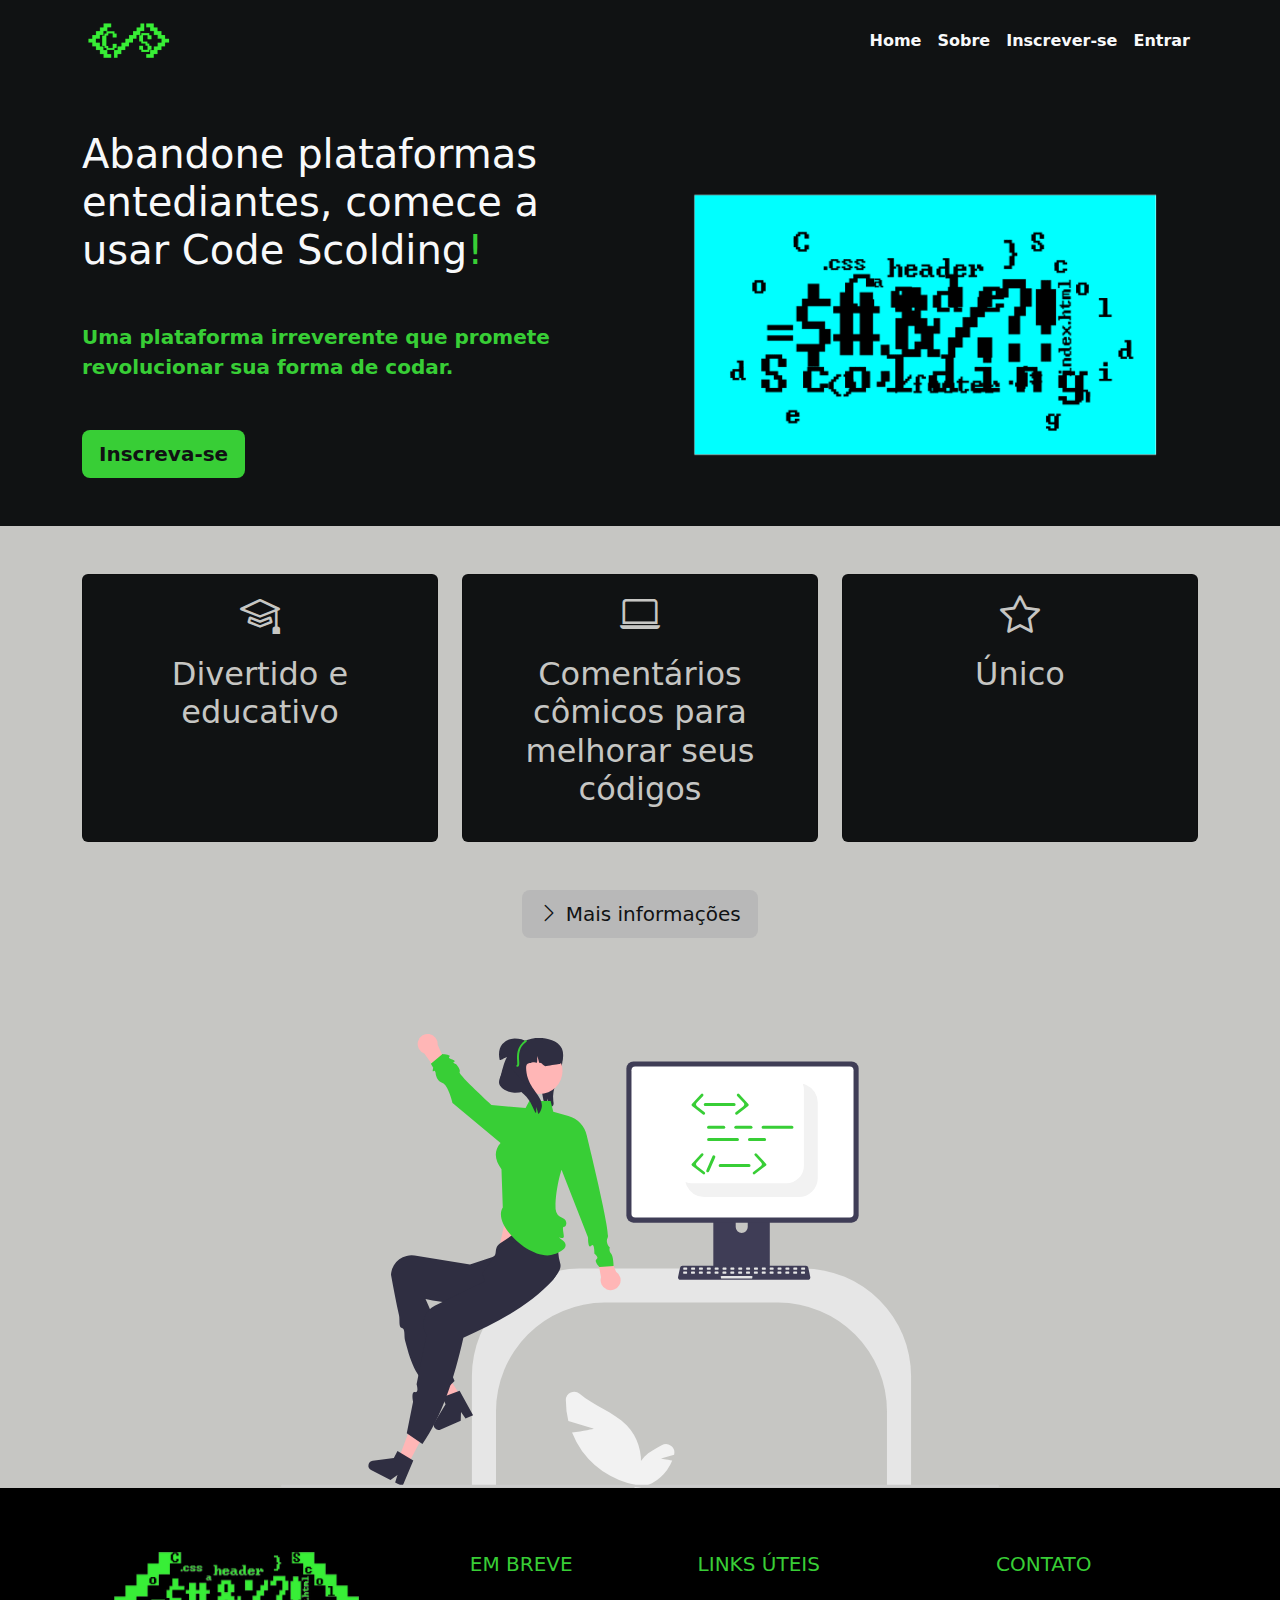
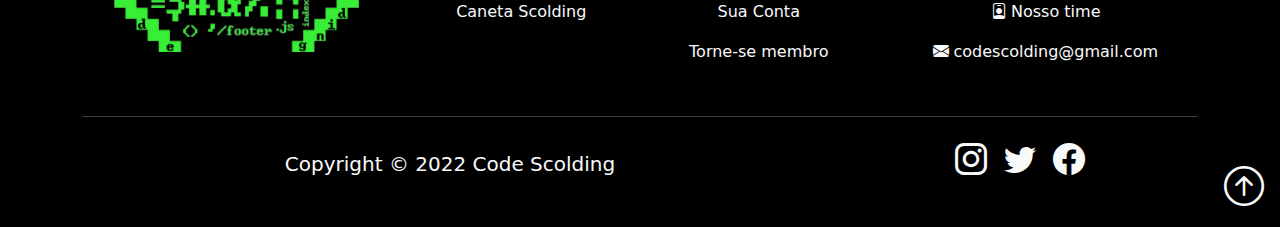
==== commit 6cb8eae4: "alteração no footer" ====
--- a/index.html
+++ b/index.html
@@ -16,7 +16,8 @@
     <header>
         <nav class="navbar navbar-expand-md bg-preto py-3 fixed-top">
             <div class="container">
-                <a href="index.html"><img class="logo-navbar" src="./imagens/logo_simplificada.png" alt="Code Scolding - Logo"></a>
+                <a href="index.html"><img class="logo-navbar" src="./imagens/logo_simplificada.png"
+                        alt="Code Scolding - Logo"></a>
                 <button class="navbar-toggler btn-nav" type="button" data-bs-toggle="collapse"
                     data-bs-target="#nav-menu" onclick="this.blur();">
                     <span class="bi bi-list h1"></span>
@@ -110,17 +111,20 @@
                     <img class="logo-footer mb-5" src="./imagens/logo_original-trimmy (1).jpg" alt="">
                 </div>
                 <div class="col md-2 col-lg-2 col-xl-2 mx-auto mt-3">
-                    <h5 class="text-uppercase mb-4 font-weight-bold text-verde">Produtos</h5>
-                    <p><a href="html/caneta-scolding.html" class="text-light" style="text-decoration: none;">Caneta Scolding</a></p>
+                    <h5 class="text-uppercase mb-4 font-weight-bold text-verde">Em Breve</h5>
+                    <p><a href="html/caneta-scolding.html" class="text-light" style="text-decoration: none;">Caneta
+                            Scolding</a></p>
                 </div>
                 <div class="col-md-3 col-lg-2 col-xl-2 mx-auto mt-3">
                     <h5 class="text-uppercase mb-4 font-weight-bold text-verde">Links úteis</h5>
                     <p><a href="html/login.html" class="text-light" style="text-decoration: none;">Sua Conta</a></p>
-                    <p><a href="html/lista-espera.html" class="text-light" style="text-decoration: none;">Torne-se membro</a></p>
+                    <p><a href="html/lista-espera.html" class="text-light" style="text-decoration: none;">Torne-se
+                            membro</a></p>
                 </div>
                 <div class="col-md-4 col-lg-3 col-xl-3 mx-auto mt-3">
                     <h5 class="text-uppercase mb-4 font-weight-bold text-verde">Contato</h5>
-                    <p><i class="bi bi-person-badge mx-1"><a href="html/contatos.html" class="text-light" style="text-decoration: none;"></i>Nosso time</a></p>
+                    <p><i class="bi bi-person-badge mx-1"><a href="html/contatos.html" class="text-light"
+                                style="text-decoration: none;"></i>Nosso time</a></p>
                     <p><i class="bi bi-envelope-fill mx-1"></i>codescolding@gmail.com</p>
                 </div>
             </div>
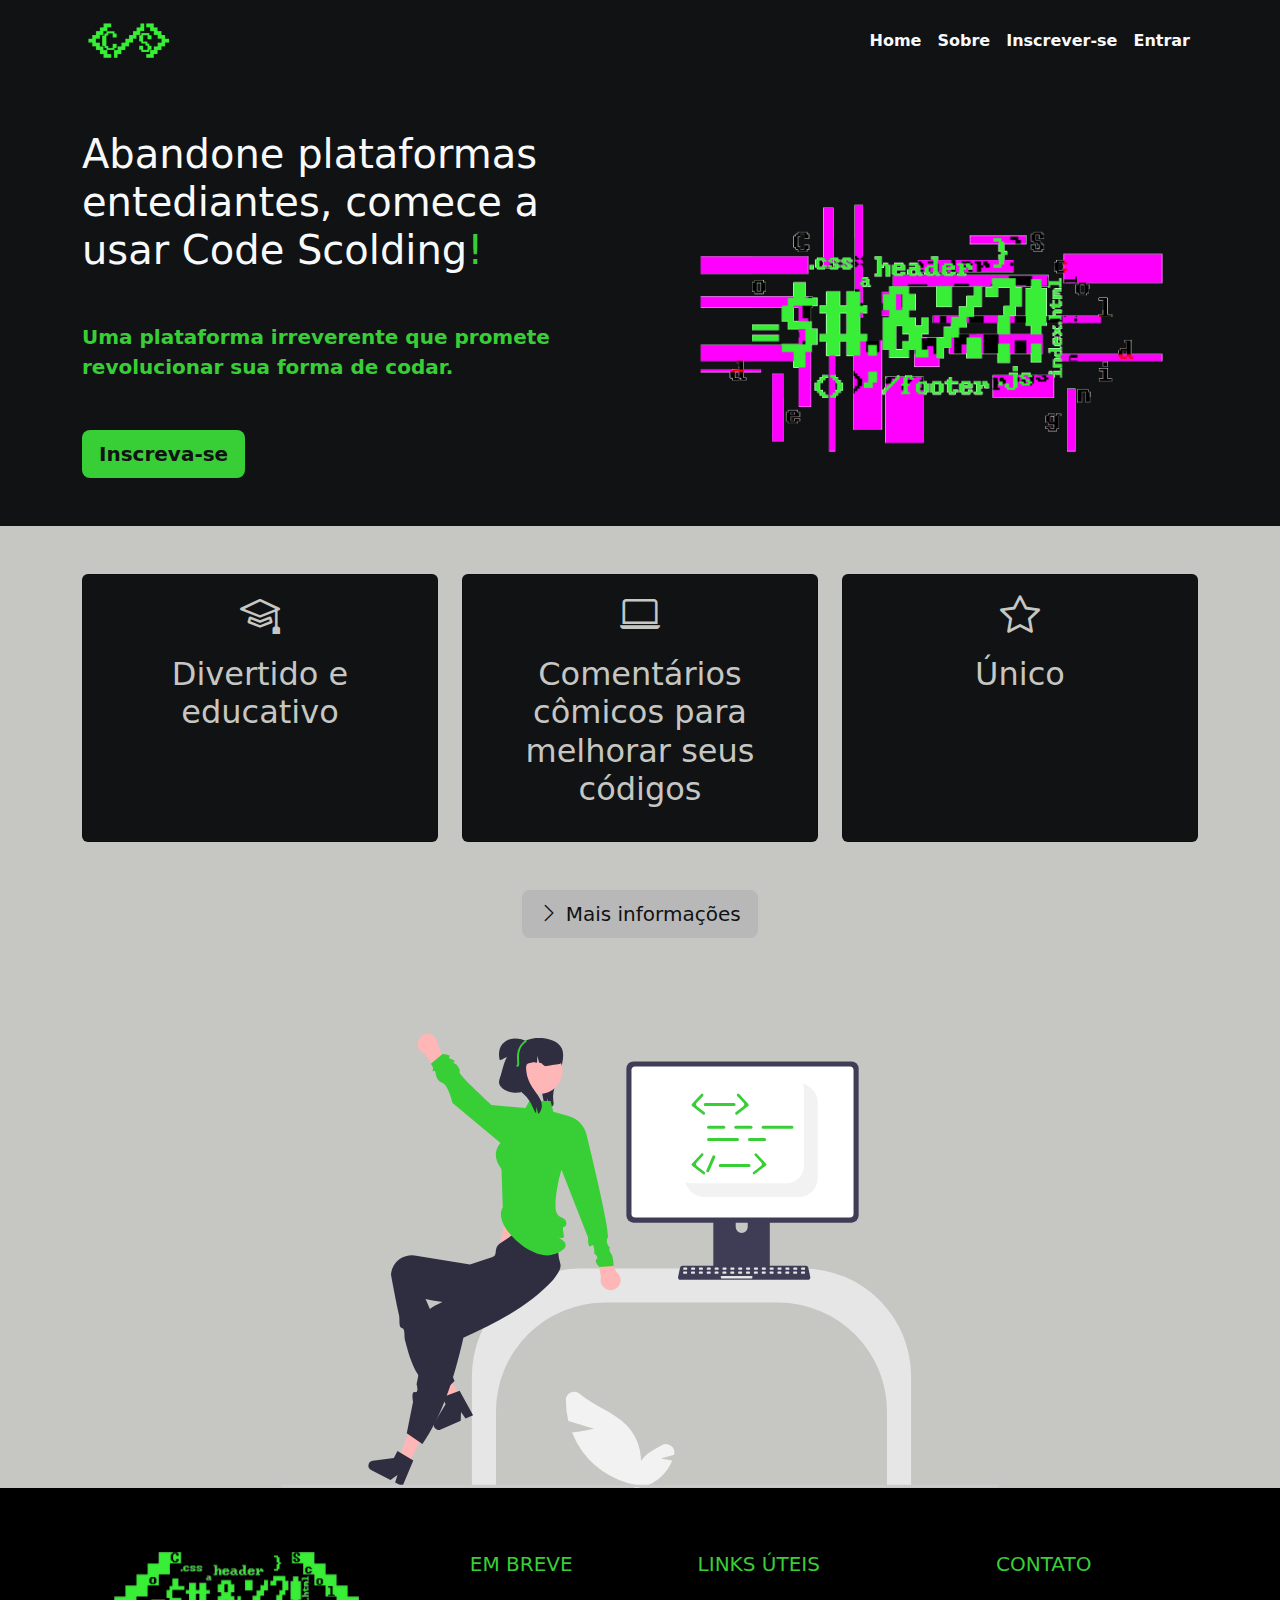
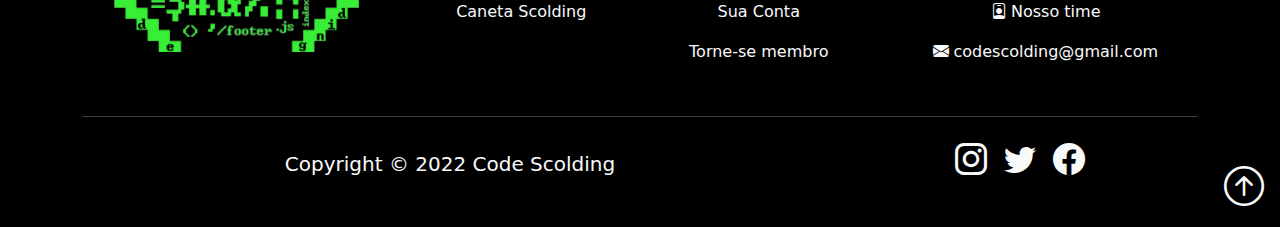
==== commit 84a98cd4: "link para email adicionado" ====
--- a/index.html
+++ b/index.html
@@ -125,7 +125,8 @@
                     <h5 class="text-uppercase mb-4 font-weight-bold text-verde">Contato</h5>
                     <p><i class="bi bi-person-badge mx-1"><a href="html/contatos.html" class="text-light"
                                 style="text-decoration: none;"></i>Nosso time</a></p>
-                    <p><i class="bi bi-envelope-fill mx-1"></i>codescolding@gmail.com</p>
+                    <p><i class="bi bi-envelope-fill mx-1"></i><a href="mailto:codescolding@gmail.com"
+                            class="text-light text-decoration-none">codescolding@gmail.com</a></p>
                 </div>
             </div>
             <hr class="mb-4">
